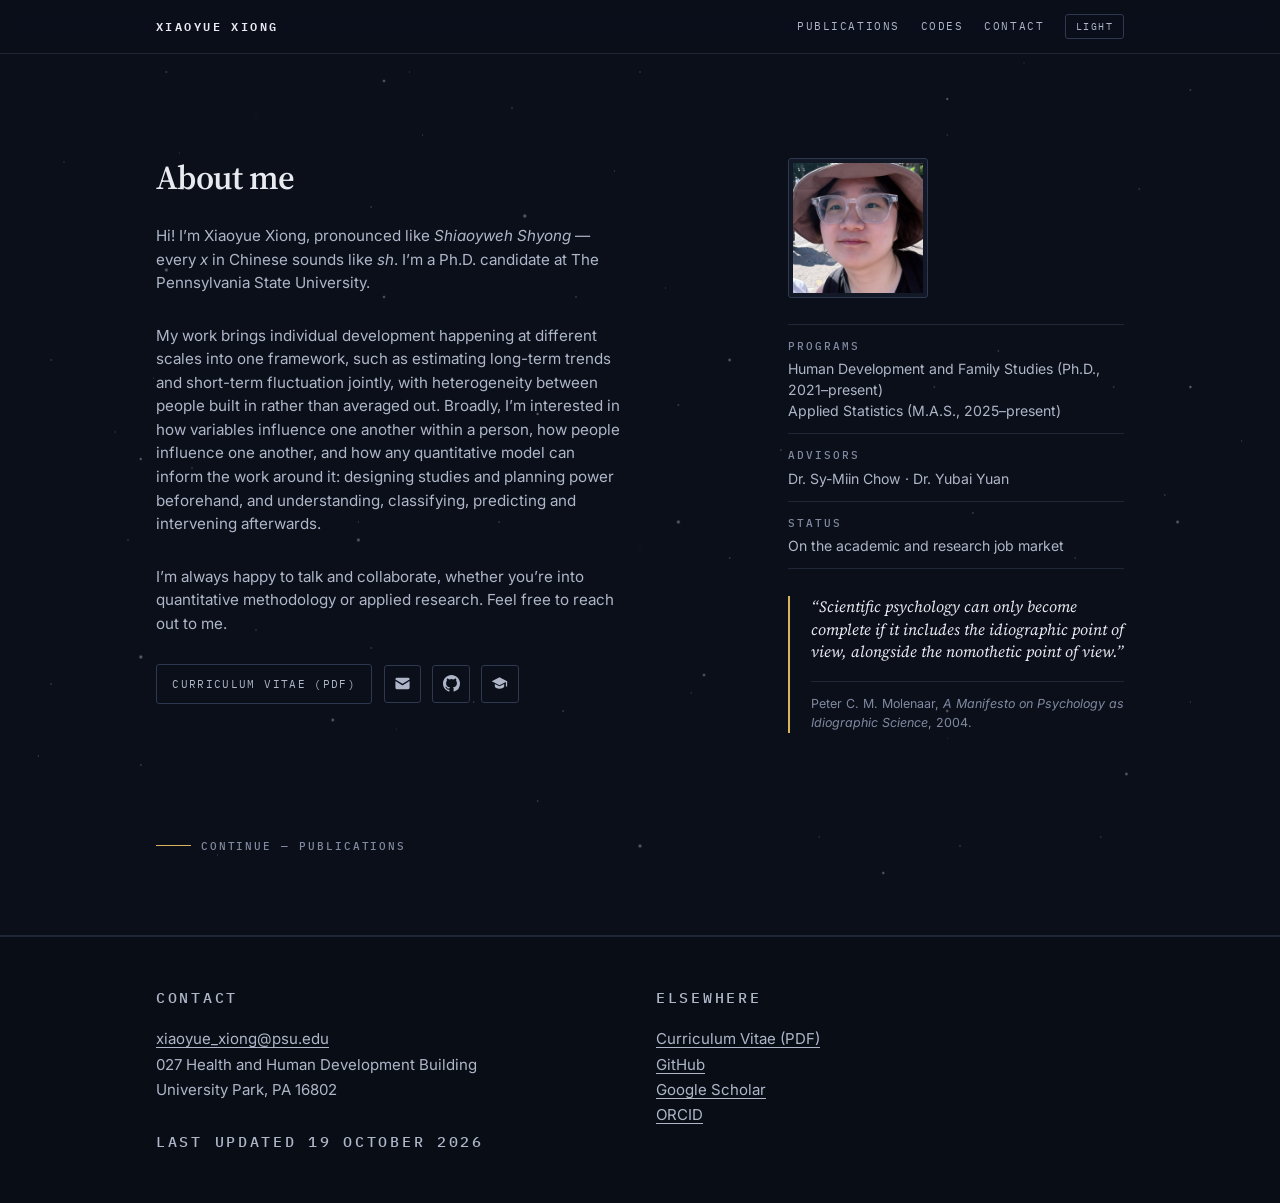
==== index.html @ 2c8390ae "Flatten the CV button and set the profile links as icons The CV link loses the accent fill, so the h" ====
<!doctype html>
<html lang="en">
<head>
<meta charset="utf-8">
<meta name="viewport" content="width=device-width, initial-scale=1">

<title>Xiaoyue Xiong’s homepage</title>
<meta name="description" content="Ph.D. candidate in quantitative methodology at Penn State. Longitudinal models for trends, dynamics, heterogeneity between people, and dynamic networks.">
<link rel="canonical" href="https://xdcccr.github.io/">

<meta property="og:type" content="profile">
<meta property="og:title" content="Xiaoyue Xiong’s homepage">
<meta property="og:description" content="Longitudinal models for long-term change and short-term fluctuation that take heterogeneity between people, and dynamic networks, seriously.">
<meta property="og:url" content="https://xdcccr.github.io/">
<meta property="og:site_name" content="Xiaoyue Xiong">
<meta name="twitter:card" content="summary">

<link rel="icon" href="/assets/img/favicon.png">

<link rel="preconnect" href="https://fonts.googleapis.com">
<link rel="preconnect" href="https://fonts.gstatic.com" crossorigin>
<link rel="stylesheet" href="https://fonts.googleapis.com/css2?family=IBM+Plex+Mono:wght@400;500;600&amp;family=Inter:wght@400;500;600&amp;family=Source+Serif+4:ital,opsz,wght@0,8..60,400..700;1,8..60,400..600&amp;display=swap">
<link rel="stylesheet" href="/assets/css/site.css">

<!-- Set the saved theme before first paint so the page never flashes. -->
<script>
(function(){try{var t=localStorage.getItem("xx-theme");if(t)document.documentElement.setAttribute("data-theme",t);}catch(e){}})();
</script>

<script type="application/ld+json">
{
  "@context": "https://schema.org",
  "@graph": [
    {
      "@type": "WebSite",
      "@id": "https://xdcccr.github.io/#website",
      "name": "Xiaoyue Xiong",
      "alternateName": "Xiaoyue Xiong’s homepage",
      "url": "https://xdcccr.github.io/",
      "publisher": {
        "@id": "https://xdcccr.github.io/#person"
      }
    },
    {
      "@type": "Person",
      "name": "Xiaoyue Xiong",
      "url": "https://xdcccr.github.io/",
      "email": "mailto:xiaoyue_xiong@psu.edu",
      "image": "https://xdcccr.github.io/assets/img/profile.jpg",
      "jobTitle": "Ph.D. Candidate in Human Development and Family Studies",
      "affiliation": {
        "@type": "CollegeOrUniversity",
        "name": "The Pennsylvania State University"
      },
      "alumniOf": {
        "@type": "CollegeOrUniversity",
        "name": "Beijing Normal University"
      },
      "knowsAbout": [
        "Quantitative methodology",
        "Psychometrics",
        "Longitudinal data analysis",
        "Multilevel vector autoregressive models",
        "Continuous-time dynamic models",
        "Intensive longitudinal data",
        "Measurement burst designs",
        "Bayesian estimation",
        "Individual differences and heterogeneity",
        "Reliability analysis",
        "Psychological network analysis",
        "Cross-lagged panel network models",
        "Machine learning for longitudinal data",
        "Individual development",
        "Prevention and intervention science",
        "Bullying among children and adolescents",
        "Adolescent mental health",
        "Human development and family studies"
      ],
      "identifier": "https://orcid.org/0000-0002-8843-2216",
      "sameAs": [
        "https://orcid.org/0000-0002-8843-2216",
        "https://scholar.google.com/citations?user=eAlw4PwAAAAJ",
        "https://github.com/xdcccr"
      ],
      "@id": "https://xdcccr.github.io/#person"
    }
  ]
}
</script>
</head>

<body>
<a class="skip" href="#main">Skip to content</a>

<header class="masthead">
  <div class="wrap">
    <a class="brand" href="/">Xiaoyue Xiong</a>
    <nav class="nav" aria-label="Sections">
      <a href="/publications/">Publications</a>
      <a href="/codes/">Codes</a>
      <a href="#contact">Contact</a>
      <button id="theme-toggle" type="button" hidden>Dark</button>
    </nav>
  </div>
</header>

<main id="main">

<section class="hero">
    <div class="wrap hero-grid">
      <div>
        <h1>About me</h1>

        <p class="lede">
          Hi! I’m Xiaoyue Xiong, pronounced like <i>Shiaoyweh Shyong</i> — every
          <i>x</i> in Chinese sounds like <i>sh</i>. I’m a Ph.D. candidate at
          The Pennsylvania State University.
        </p>

        <p class="lede">
          My work brings individual development happening at different scales
          into one framework, such as estimating long-term trends and short-term
          fluctuation jointly, with heterogeneity between people built in rather
          than averaged out. Broadly, I’m interested in how variables influence
          one another within a person, how people influence one another, and how
          any quantitative model can inform the work around it: designing studies
          and planning power beforehand, and understanding, classifying,
          predicting and intervening afterwards.
        </p>

        <p class="lede">
          I’m always happy to talk and collaborate, whether you’re into
          quantitative methodology or applied research. Feel free to reach out to me.
        </p>

        <div class="actions">
          <a class="btn" href="/cv.pdf" download="Xiaoyue_Xiong_CV.pdf">Curriculum Vitae (PDF)</a>

          <!-- Icon-only links. aria-label carries the accessible name and title
               gives sighted visitors a tooltip, because an icon on its own is a
               guess. ORCID keeps its full name in the footer rather than becoming
               a fourth glyph nobody recognises. -->
          <a class="btn btn-icon" href="mailto:xiaoyue_xiong@psu.edu"
             aria-label="Email Xiaoyue Xiong" title="Email"><svg viewBox="0 0 24 24" width="17" height="17" fill="currentColor" aria-hidden="true" focusable="false"><path d="M2 5.9A1.9 1.9 0 0 1 3.9 4h16.2A1.9 1.9 0 0 1 22 5.9v.4l-10 5.9L2 6.3v-.4Zm0 2.7 9.6 5.7a.8.8 0 0 0 .8 0L22 8.6v9.5A1.9 1.9 0 0 1 20.1 20H3.9A1.9 1.9 0 0 1 2 18.1V8.6Z"/></svg></a>
          <a class="btn btn-icon" href="https://github.com/xdcccr"
             aria-label="GitHub profile" title="GitHub"><svg viewBox="0 0 16 16" width="17" height="17" fill="currentColor" aria-hidden="true" focusable="false"><path d="M8 0C3.58 0 0 3.58 0 8c0 3.54 2.29 6.53 5.47 7.59.4.07.55-.17.55-.38 0-.19-.01-.82-.01-1.49-2.01.37-2.53-.49-2.69-.94-.09-.23-.48-.94-.82-1.13-.28-.15-.68-.52-.01-.53.63-.01 1.08.58 1.23.82.72 1.21 1.87.87 2.33.66.07-.52.28-.87.51-1.07-1.78-.2-3.64-.89-3.64-3.95 0-.87.31-1.59.82-2.15-.08-.2-.36-1.02.08-2.12 0 0 .67-.21 2.2.82a7.6 7.6 0 0 1 4 0c1.53-1.03 2.2-.82 2.2-.82.44 1.1.16 1.92.08 2.12.51.56.82 1.27.82 2.15 0 3.07-1.87 3.75-3.65 3.95.29.25.54.73.54 1.48 0 1.07-.01 1.93-.01 2.2 0 .21.15.46.55.38A8.01 8.01 0 0 0 16 8c0-4.42-3.58-8-8-8Z"/></svg></a>
          <!-- The URL is deliberately the bare canonical form. Do not paste the
               address bar back in: it carries hl=zh-CN, which forces the Chinese
               Scholar interface on every visitor, and oi=ao, a tracking parameter. -->
          <a class="btn btn-icon" href="https://scholar.google.com/citations?user=eAlw4PwAAAAJ"
             aria-label="Google Scholar profile" title="Google Scholar"><svg viewBox="0 0 24 24" width="17" height="17" fill="currentColor" aria-hidden="true" focusable="false"><path d="M12 3.2 1 8.9l11 5.7 9-4.7v6.4h1.8V8.9L12 3.2Z"/><path d="M5.4 12.6v3.7c0 1.7 2.9 3 6.6 3s6.6-1.3 6.6-3v-3.7L12 16l-6.6-3.4Z"/></svg></a>
        </div>
      </div>

      <div class="hero-aside">
        <img class="portrait" src="/assets/img/profile.jpg" width="140" height="140"
             alt="Xiaoyue Xiong">

        <dl class="facts">
          <div>
            <dt class="kicker">Programs</dt>
            <dd>Human Development and Family Studies (Ph.D., 2021–present)<br>
                Applied Statistics (M.A.S., 2025–present)</dd>
          </div>
          <div>
            <dt class="kicker">Advisors</dt>
            <dd>Dr. Sy-Miin Chow · Dr. Yubai Yuan</dd>
          </div>
          <div>
            <dt class="kicker">Status</dt>
            <dd>On the academic and research job market</dd>
          </div>
        </dl>

        <!-- A genuine quotation, checked word for word against page 216 of
             Molenaar (2004), doi:10.1207/s15366359mea0204_1. Do not paraphrase
             it or reword it. This is the complete sentence; the second clause
             is the point of quoting it at all, since without it the line reads
             as a claim that only the individual matters, which is neither what
             Molenaar wrote nor what the multilevel work below does. -->
        <figure class="aside">
          <blockquote>
            <p>Scientific psychology can only become complete if it includes
               the idiographic point of view, alongside the nomothetic point
               of view.</p>
          </blockquote>
          <figcaption>
            Peter C. M. Molenaar, <cite>A Manifesto on Psychology as
            Idiographic Science</cite>, 2004.
          </figcaption>
        </figure>
      </div>

      <a class="continue kicker" href="/publications/">Continue — publications</a>
    </div>
  </section>

</main>

<footer class="site-foot" id="contact">
  <div class="wrap foot-grid">
    <div>
      <p class="kicker">Contact</p>
      <p>
        <a href="mailto:xiaoyue_xiong@psu.edu">xiaoyue_xiong@psu.edu</a><br>
        027 Health and Human Development Building<br>
        University Park, PA 16802
      </p>
      <p class="kicker updated">Last updated 19 October 2026</p>
    </div>
    <div>
      <p class="kicker">Elsewhere</p>
      <p>
        <a href="/cv.pdf" download="Xiaoyue_Xiong_CV.pdf">Curriculum Vitae (PDF)</a><br>
        <a href="https://github.com/xdcccr">GitHub</a><br>
        <a href="https://scholar.google.com/citations?user=eAlw4PwAAAAJ">Google Scholar</a><br>
        <a href="https://orcid.org/0000-0002-8843-2216">ORCID</a><br>
      </p>
    </div>
  </div>
</footer>

<script src="/assets/js/site.js"></script>
</body>
</html>
---- assets/css/site.css ----
/* ===========================================================================
   Xiaoyue Xiong — personal site
   One stylesheet for the whole site. Plain CSS, no build step.

   Direction: "Terminus" — deep blue-black, a cool palette, one warm gold used
   as punctuation, and composition doing most of the work. The bibliography
   keeps the scholarly typography of the archival draft: numbered entries,
   hanging indents, my own name marked in gold.

   To change the colours, edit the custom properties in the two :root blocks
   below and nothing else. Everything on the site reads from them.
   =========================================================================== */

/* ---------------------------------------------------------------- tokens */

/* Dark is the default here, unconditionally — it is the identity of this
   design, not a response to a system setting. Readers who want light can
   press the toggle in the header, and that choice is remembered. */
:root {
  --space:        #0b0f1a;
  --space-raised: #121826;
  --space-sunk:   #090d16;

  --ink:   #e8eaf0;  /* 15.6:1 on --space */
  --ink-2: #aeb6c8;  /*  8.7:1 */
  --ink-3: #8089a0;  /*  5.3:1 — the lightest text used anywhere */

  --rule:        #1e2638;
  --rule-strong: #2e3850;

  --accent:      #d9b45b;  /* warm gold — 9.6:1 on --space */
  --accent-soft: #151c2b;
  --on-accent:   #0b0f1a;  /* text sitting on a filled gold button */

  --star:   rgba(232, 234, 240, .55);
  --shadow: 0 1px 2px rgba(0, 0, 0, .4);

  /* type */
  --display: "Source Serif 4", "Source Serif Pro", Georgia, "Times New Roman", serif;
  --sans:    "Inter", system-ui, -apple-system, "Segoe UI", Roboto, Helvetica, Arial, sans-serif;
  --mono:    "IBM Plex Mono", ui-monospace, SFMono-Regular, "Cascadia Mono",
             Consolas, "Liberation Mono", monospace;

  /* rhythm */
  --measure: 36rem;     /* ~70 characters of prose */
  --gutter:  4.25rem;   /* left column holding section numerals */
  --page:    64rem;

  color-scheme: dark;
}

/* Light, only when the reader asks for it. */
:root[data-theme="light"] {
  --space:        #f7f8fa;
  --space-raised: #eef1f6;
  --space-sunk:   #e6eaf2;

  --ink:   #10151f;
  --ink-2: #39414f;
  --ink-3: #5a6375;

  --rule:        #dde2eb;
  --rule-strong: #c3cad8;

  --accent:      #8a6a12;  /* the same gold, darkened to hold contrast on white */
  --accent-soft: #f3eedf;
  --on-accent:   #ffffff;

  --star:   rgba(16, 21, 31, .35);
  --shadow: 0 1px 2px rgba(16, 21, 31, .08);

  color-scheme: light;
}

/* The starfield is a night-sky figure. Inverted to dark specks on white it
   reads as dust rather than stars, so the light theme does without it. */
:root[data-theme="light"] body::before,
:root[data-theme="light"] body::after { display: none; }

/* ---------------------------------------------------------------- base */

*, *::before, *::after { box-sizing: border-box; }

html {
  -webkit-text-size-adjust: 100%;
  scroll-behavior: smooth;
  scroll-padding-top: 5rem;
}

@media (prefers-reduced-motion: reduce) {
  html { scroll-behavior: auto; }
  *, *::before, *::after {
    animation-duration: .001ms !important;
    animation-iteration-count: 1 !important;
    transition-duration: .001ms !important;
  }
}

body {
  margin: 0;
  background: var(--space);
  color: var(--ink);
  font-family: var(--sans);
  font-size: 1.0313rem;
  line-height: 1.68;
  -webkit-font-smoothing: antialiased;

  /* Keep the footer at the bottom of the window on short pages (the notes
     index, a single note, the 404) instead of leaving it floating mid-screen. */
  min-height: 100vh;
  display: flex;
  flex-direction: column;
}
body > main { flex: 1 0 auto; }
body > .site-foot { flex-shrink: 0; }

p { margin: 0 0 1.1em; max-width: var(--measure); }
p:last-child { margin-bottom: 0; }

a { color: inherit; text-decoration-thickness: 1px; text-underline-offset: .18em; }
a:hover { color: var(--accent); }

:focus-visible {
  outline: 2px solid var(--accent);
  outline-offset: 3px;
  border-radius: 2px;
}

img { max-width: 100%; height: auto; }

.skip {
  position: absolute;
  left: -9999px; top: 0;
  background: var(--space-raised);
  color: var(--ink);
  padding: .7rem 1.1rem;
  border: 1px solid var(--rule-strong);
  z-index: 100;
}
.skip:focus { left: .75rem; top: .75rem; }

.visually-hidden {
  position: absolute;
  width: 1px; height: 1px;
  margin: -1px; padding: 0; border: 0;
  clip-path: inset(50%);
  overflow: hidden; white-space: nowrap;
}

/* ---------------------------------------------------------------- bits */

.wrap {
  max-width: var(--page);
  margin-inline: auto;
  padding-inline: 1.75rem;
}

/* Small wide-tracked mono label — the structural voice of this design. */
.kicker {
  font-family: var(--mono);
  font-size: .67rem;
  font-weight: 500;
  letter-spacing: .18em;
  text-transform: uppercase;
  color: var(--ink-3);
  font-variant-numeric: tabular-nums lining-nums;
}

.mono {
  font-family: var(--mono);
  font-variant-numeric: tabular-nums lining-nums;
  font-size: .78rem;
  color: var(--ink-3);
}

/* My name inside a citation. Scannable without being loud. */
.me { color: var(--accent); font-weight: 600; }

/* ---------------------------------------------------------------- nav */

.masthead {
  position: sticky;
  top: 0;
  z-index: 40;
  background: color-mix(in srgb, var(--space) 90%, transparent);
  backdrop-filter: saturate(140%) blur(10px);
  border-bottom: 1px solid var(--rule);
}
@supports not (backdrop-filter: blur(10px)) {
  .masthead { background: var(--space); }
}

.masthead .wrap {
  display: flex;
  align-items: center;
  justify-content: space-between;
  gap: 1rem;
  padding-block: .85rem;
}

.brand {
  font-family: var(--mono);
  font-size: .76rem;
  font-weight: 600;
  letter-spacing: .2em;
  text-transform: uppercase;
  text-decoration: none;
  white-space: nowrap;
}

.nav {
  display: flex;
  align-items: center;
  flex-wrap: wrap;
  gap: .25rem 1.3rem;
}
.nav a {
  font-family: var(--mono);
  font-size: .7rem;
  letter-spacing: .14em;
  text-transform: uppercase;
  color: var(--ink-2);
  text-decoration: none;
  padding-block: .2rem;
  border-bottom: 1px solid transparent;
}
.nav a:hover,
.nav a[aria-current="page"] { color: var(--accent); border-bottom-color: var(--accent); }

#theme-toggle {
  font-family: var(--mono);
  font-size: .64rem;
  letter-spacing: .14em;
  text-transform: uppercase;
  color: var(--ink-2);
  background: transparent;
  border: 1px solid var(--rule-strong);
  border-radius: 3px;
  padding: .32rem .62rem;
  cursor: pointer;
}
#theme-toggle:hover { color: var(--accent); border-color: var(--accent); }
#theme-toggle[hidden] { display: none; }

/* ---------------------------------------------------------------- hero */

/* Spacious, but deliberately NOT full-viewport: the next section has to be
   visible, and the publication list has to stay one scroll away. */
.hero {
  position: relative;
  overflow: hidden;
  padding-block: clamp(3.5rem, 9vw, 6.5rem) clamp(3rem, 7vw, 5rem);
  border-bottom: 1px solid var(--rule);
}

/* A completely static star field. No canvas, no animation, nothing to
   pause — so it costs nothing and needs no reduced-motion special case.

   It sits on the page rather than on the hero, so every page carries it,
   and it is fixed, so the density stays the same however long a page is.
   At z-index 0, with the masthead, main and the footer raised above it:
   the software cards and the footer have opaque backgrounds, so they
   cover the stars rather than letting them show through. */
body::before,
body::after {
  content: "";
  position: fixed;
  inset: 0;
  z-index: 0;
  pointer-events: none;
}

body::before {
  background-image:
    radial-gradient(1.3px 1.3px at 57% 62%, var(--star), transparent 100%),
    radial-gradient(1.3px 1.3px at 29% 64%, var(--star), transparent 100%),
    radial-gradient(1.2px 1.2px at 89% 21%, var(--star), transparent 100%),
    radial-gradient(1.4px 1.4px at 61% 50%, var(--star), transparent 100%),
    radial-gradient(1.4px 1.4px at 53% 45%, var(--star), transparent 100%),
    radial-gradient(1.0px 1.0px at 63% 31%, var(--star), transparent 100%),
    radial-gradient(1.2px 1.2px at 50% 8%, var(--star), transparent 100%),
    radial-gradient(1.3px 1.3px at 73% 43%, var(--star), transparent 100%),
    radial-gradient(1.2px 1.2px at 91% 55%, var(--star), transparent 100%),
    radial-gradient(1.4px 1.4px at 13% 8%, var(--star), transparent 100%),
    radial-gradient(1.3px 1.3px at 29% 23%, var(--star), transparent 100%),
    radial-gradient(1.0px 1.0px at 74% 15%, var(--star), transparent 100%),
    radial-gradient(0.8px 0.8px at 25% 29%, var(--star), transparent 100%),
    radial-gradient(1.0px 1.0px at 52% 32%, var(--star), transparent 100%),
    radial-gradient(0.8px 0.8px at 20% 13%, var(--star), transparent 100%),
    radial-gradient(1.1px 1.1px at 86% 73%, var(--star), transparent 100%),
    radial-gradient(0.9px 0.9px at 14% 17%, var(--star), transparent 100%),
    radial-gradient(1.0px 1.0px at 32% 8%, var(--star), transparent 100%),
    radial-gradient(1.2px 1.2px at 21% 21%, var(--star), transparent 100%),
    radial-gradient(1.0px 1.0px at 46% 48%, var(--star), transparent 100%),
    radial-gradient(1.0px 1.0px at 54% 77%, var(--star), transparent 100%),
    radial-gradient(1.0px 1.0px at 9% 48%, var(--star), transparent 100%),
    radial-gradient(1.1px 1.1px at 86% 4%, var(--star), transparent 100%),
    radial-gradient(1.3px 1.3px at 45% 33%, var(--star), transparent 100%),
    radial-gradient(0.8px 0.8px at 50% 61%, var(--star), transparent 100%),
    radial-gradient(1.2px 1.2px at 10% 60%, var(--star), transparent 100%),
    radial-gradient(1.1px 1.1px at 86% 93%, var(--star), transparent 100%),
    radial-gradient(1.3px 1.3px at 4% 40%, var(--star), transparent 100%),
    radial-gradient(1.2px 1.2px at 20% 70%, var(--star), transparent 100%),
    radial-gradient(1.3px 1.3px at 75% 94%, var(--star), transparent 100%),
    radial-gradient(1.4px 1.4px at 44% 79%, var(--star), transparent 100%),
    radial-gradient(1.2px 1.2px at 84% 62%, var(--star), transparent 100%),
    radial-gradient(1.1px 1.1px at 28% 58%, var(--star), transparent 100%),
    radial-gradient(1.4px 1.4px at 93% 10%, var(--star), transparent 100%),
    radial-gradient(1.4px 1.4px at 76% 57%, var(--star), transparent 100%),
    radial-gradient(1.4px 1.4px at 67% 4%, var(--star), transparent 100%),
    radial-gradient(1.3px 1.3px at 42% 89%, var(--star), transparent 100%),
    radial-gradient(1.3px 1.3px at 4% 76%, var(--star), transparent 100%),
    radial-gradient(1.2px 1.2px at 37% 78%, var(--star), transparent 100%),
    radial-gradient(0.8px 0.8px at 74% 82%, var(--star), transparent 100%),
    radial-gradient(1.2px 1.2px at 3% 84%, var(--star), transparent 100%),
    radial-gradient(1.0px 1.0px at 33% 15%, var(--star), transparent 100%),
    radial-gradient(1.1px 1.1px at 35% 50%, var(--star), transparent 100%),
    radial-gradient(0.9px 0.9px at 12% 42%, var(--star), transparent 100%),
    radial-gradient(0.8px 0.8px at 25% 5%, var(--star), transparent 100%),
    radial-gradient(1.0px 1.0px at 34% 37%, var(--star), transparent 100%),
    radial-gradient(0.8px 0.8px at 31% 81%, var(--star), transparent 100%),
    radial-gradient(1.0px 1.0px at 45% 39%, var(--star), transparent 100%),
    radial-gradient(0.8px 0.8px at 72% 24%, var(--star), transparent 100%),
    radial-gradient(1.0px 1.0px at 17% 95%, var(--star), transparent 100%),
    radial-gradient(1.0px 1.0px at 64% 93%, var(--star), transparent 100%),
    radial-gradient(0.9px 0.9px at 80% 7%, var(--star), transparent 100%),
    radial-gradient(1.3px 1.3px at 78% 39%, var(--star), transparent 100%),
    radial-gradient(1.3px 1.3px at 87% 43%, var(--star), transparent 100%),
    radial-gradient(1.3px 1.3px at 29% 72%, var(--star), transparent 100%),
    radial-gradient(1.2px 1.2px at 62% 25%, var(--star), transparent 100%),
    radial-gradient(1.1px 1.1px at 93% 78%, var(--star), transparent 100%),
    radial-gradient(1.3px 1.3px at 40% 12%, var(--star), transparent 100%),
    radial-gradient(1.0px 1.0px at 5% 18%, var(--star), transparent 100%),
    radial-gradient(1.1px 1.1px at 48% 19%, var(--star), transparent 100%),
    radial-gradient(1.3px 1.3px at 15% 52%, var(--star), transparent 100%),
    radial-gradient(1.4px 1.4px at 11% 85%, var(--star), transparent 100%),
    radial-gradient(1.3px 1.3px at 39% 58%, var(--star), transparent 100%),
    radial-gradient(1.1px 1.1px at 97% 49%, var(--star), transparent 100%);
  opacity: .5;
}

body::after {
  background-image:
    radial-gradient(2.3px 2.3px at 53% 58%, var(--star), transparent 100%),
    radial-gradient(2.0px 2.0px at 88% 86%, var(--star), transparent 100%),
    radial-gradient(1.9px 1.9px at 93% 43%, var(--star), transparent 100%),
    radial-gradient(1.8px 1.8px at 11% 51%, var(--star), transparent 100%),
    radial-gradient(2.2px 2.2px at 28% 60%, var(--star), transparent 100%),
    radial-gradient(1.7px 1.7px at 74% 11%, var(--star), transparent 100%),
    radial-gradient(2.1px 2.1px at 92% 58%, var(--star), transparent 100%),
    radial-gradient(1.8px 1.8px at 30% 33%, var(--star), transparent 100%),
    radial-gradient(2.0px 2.0px at 57% 40%, var(--star), transparent 100%),
    radial-gradient(2.1px 2.1px at 26% 80%, var(--star), transparent 100%),
    radial-gradient(1.9px 1.9px at 74% 79%, var(--star), transparent 100%),
    radial-gradient(2.3px 2.3px at 13% 30%, var(--star), transparent 100%),
    radial-gradient(2.2px 2.2px at 78% 41%, var(--star), transparent 100%),
    radial-gradient(2.4px 2.4px at 11% 73%, var(--star), transparent 100%),
    radial-gradient(1.8px 1.8px at 42% 46%, var(--star), transparent 100%),
    radial-gradient(1.9px 1.9px at 30% 9%, var(--star), transparent 100%),
    radial-gradient(2.4px 2.4px at 41% 24%, var(--star), transparent 100%),
    radial-gradient(2.3px 2.3px at 50% 94%, var(--star), transparent 100%),
    radial-gradient(1.9px 1.9px at 55% 75%, var(--star), transparent 100%),
    radial-gradient(1.8px 1.8px at 69% 97%, var(--star), transparent 100%);
  opacity: .85;
}

.masthead,
main,
.site-foot { position: relative; z-index: 1; }

.hero > .wrap { position: relative; z-index: 1; }

.hero-grid {
  display: grid;
  grid-template-columns: minmax(0, 1fr) 21rem;
  gap: 3.5rem;
  align-items: start;
}

/* The home page's heading is set at the same size as the section headings
   on the other two pages, so all three read as one family. */
.hero h1 {
  font-family: var(--display);
  font-size: clamp(1.6rem, 3.2vw, 2.1rem);
  line-height: 1.15;
  font-weight: 600;
  letter-spacing: -.015em;
  margin: 0 0 1.7rem;
  font-variant-numeric: lining-nums;
}


/* Default .lede — the one-line summary at the top of each method page, where
   it is the main thing on the screen and should stay large. */
.lede {
  font-size: clamp(1.1rem, 2vw, 1.3rem);
  line-height: 1.5;
  max-width: 31rem;
  margin-bottom: 2rem;
  text-wrap: pretty;
  color: var(--ink);
}

/* In the hero the name and the portrait carry the page, so the positioning
   statement is deliberately set small — fine print for anyone who wants the
   detail. Kept at 15px/13.6px rather than smaller so it stays readable, and
   both clear WCAG AA contrast in each colour scheme. */
.hero .lede {
  font-size: .95rem;
  line-height: 1.55;
  max-width: 29rem;
  margin-bottom: 1.8rem;
  color: var(--ink-2);
}

.actions {
  display: flex;
  flex-wrap: wrap;
  gap: .6rem .7rem;
  align-items: center;
}

.btn {
  display: inline-flex;
  align-items: center;
  gap: .45rem;
  font-family: var(--mono);
  font-size: .71rem;
  letter-spacing: .12em;
  text-transform: uppercase;
  text-decoration: none;
  padding: .58rem .95rem;
  border: 1px solid var(--rule-strong);
  border-radius: 3px;
  color: var(--ink-2);
  background: transparent;
}
.btn:hover { color: var(--accent); border-color: var(--accent); }

/* An icon-only button: square padding, and the glyph inherits the
   button's colour so it follows the theme and the hover state. */
.btn-icon { padding: .58rem; }
.btn-icon svg { display: block; }

.btn-primary {
  background: var(--accent);
  border-color: var(--accent);
  color: var(--on-accent);
  font-weight: 600;
}
.btn-primary:hover { color: var(--on-accent); filter: brightness(1.08); }

/* photo + facts column */
.portrait {
  width: 140px;         /* source is 600px square, so this stays crisp even */
  height: 140px;        /* on a 4x display */
  border-radius: 3px;
  border: 1px solid var(--rule-strong);
  padding: 4px;
  background: var(--space-raised);
  object-fit: cover;
  display: block;
}

.facts {
  margin: 1.6rem 0 0;
  border-top: 1px solid var(--rule);
}
.facts div {
  padding: .75rem 0;
  border-bottom: 1px solid var(--rule);
}
.facts dt { margin-bottom: .2rem; }
.facts dd {
  margin: 0;
  font-size: .88rem;
  line-height: 1.5;
  color: var(--ink-2);
}

/* the quiet "there is more below" cue */
.continue {
  grid-column: 1 / -1;
  justify-self: start;
  margin-top: 3rem;
  display: inline-flex;
  align-items: center;
  gap: .6rem;
  text-decoration: none;
  color: var(--ink-3);
}
.continue:hover { color: var(--accent); }
.continue::before {
  content: "";
  width: 2.2rem;
  height: 1px;
  background: var(--accent);
}

/* ---------------------------------------------------------------- sections */

.section {
  display: grid;
  grid-template-columns: var(--gutter) minmax(0, 1fr);
  gap: 0 1.75rem;
  padding-block: clamp(2.6rem, 6vw, 4.2rem);
  border-top: 1px solid var(--rule);
}
.section:first-of-type { border-top: 0; }

.section > .num { grid-column: 1; padding-top: .7rem; }
.section > .body { grid-column: 2; }

.section h2 {
  font-family: var(--display);
  font-size: clamp(1.6rem, 3.2vw, 2.1rem);
  font-weight: 600;
  letter-spacing: -.015em;
  margin: 0 0 .4rem;
  font-variant-numeric: lining-nums;
}

.section-note {
  color: var(--ink-3);
  font-size: .94rem;
  margin-bottom: 2.1rem;
  max-width: var(--measure);
}

/* Sections without a .section-note need their own breathing room under the
   heading. These margins collapse with the h2's own, so the gap is 1.7rem
   either way and a .section-note still sits tight under its heading. */
.section h2 + *:not(.section-note) { margin-top: 1.7rem; }

.subhead {
  margin: 2.8rem 0 1rem;
  padding-bottom: .45rem;
  border-bottom: 1px solid var(--rule);
}
/* Only drop the top margin when the subhead really is the first thing in the
   section — not merely the first h3, which would collapse the space after a
   preceding paragraph. */
.body > .subhead:first-child { margin-top: 0; }

/* ---------------------------------------------------------------- lists */

.records { margin: 0; }
.records > div {
  display: grid;
  grid-template-columns: 7.75rem minmax(0, 1fr) auto;
  gap: .3rem 1.35rem;
  padding: .9rem 0;
  border-bottom: 1px solid var(--rule);
  align-items: baseline;
}
.records > div:first-child { border-top: 1px solid var(--rule); }
.records .what { font-weight: 500; }
.records .where { color: var(--ink-3); font-size: .88rem; display: block; font-weight: 400; }
.records .amount { font-family: var(--mono); font-size: .78rem; color: var(--accent); white-space: nowrap; }


/* ---------------------------------------------------------------- bibliography */

/* Native <ol> numbering rather than a CSS counter, so that start="7" on the
   second list continues the sequence instead of restarting at 1. */
.bib {
  list-style: decimal;
  margin: 0;
  padding-left: 2.4rem;
}

.bib > li {
  padding: 0 0 1.2rem;
  margin-bottom: 1.2rem;
  border-bottom: 1px solid var(--rule);
  max-width: 45rem;
  text-wrap: pretty;
  color: var(--ink-2);
  /* long journal and article titles are the only words here that can exceed a
     narrow column at very large text sizes; break them rather than the page */
  overflow-wrap: break-word;
}
.bib > li:last-child { border-bottom: 0; margin-bottom: 0; }

.bib > li::marker {
  font-family: var(--mono);
  font-size: .7rem;
  color: var(--ink-3);
  font-variant-numeric: tabular-nums lining-nums;
}

.bib .title { color: var(--ink); font-weight: 500; }
.bib .venue { font-style: italic; }
.bib .status {
  font-family: var(--mono);
  font-size: .64rem;
  letter-spacing: .12em;
  text-transform: uppercase;
  color: var(--ink-3);
  border: 1px solid var(--rule-strong);
  border-radius: 2px;
  padding: .1rem .4rem;
  white-space: nowrap;
}

.bib .links {
  display: flex;
  flex-wrap: wrap;
  gap: .3rem .9rem;
  margin-top: .5rem;
}
.bib .links a {
  font-family: var(--mono);
  font-size: .7rem;
  color: var(--ink-3);
  text-decoration-color: var(--rule-strong);
  overflow-wrap: anywhere;
}
.bib .links a:hover { color: var(--accent); }

/* ---------------------------------------------------------------- software */

.software { display: grid; gap: 1.1rem; margin: 0; }

.software article {
  border: 1px solid var(--rule);
  border-radius: 4px;
  padding: 1.3rem 1.5rem;
  background: var(--space-raised);
  min-width: 0;   /* a grid item defaults to min-width:auto and will not shrink */
}
.software h3 {
  margin: 0 0 .15rem;
  font-size: 1.05rem;
  font-family: var(--mono);
  font-weight: 600;
  letter-spacing: -.005em;
}
.software p { margin: .5rem 0 .8rem; font-size: .94rem; color: var(--ink-2); max-width: 40rem; }



/* A real quotation from Foundation, with its attribution and the one line
   connecting it to the work. Verified against the text — see the comment in
   index.html before changing any of the wording. */
.aside {
  border-left: 2px solid var(--accent);
  padding-left: 1.3rem;
  margin: 2.1rem 0 0;
  max-width: 32rem;
}
.aside blockquote {
  margin: 0;
  font-family: var(--display);
  font-size: 1.05rem;
  line-height: 1.45;
  font-style: italic;
  color: var(--ink);
  text-wrap: pretty;
}
.aside blockquote + blockquote { margin-top: .95rem; }

/* In the hero column the quotation is the whole "about" now, and the column
   is narrower than a text block, so ease the type down a step. */
.hero-aside .aside {
  margin: 1.7rem 0 0;
  max-width: none;
}
.hero-aside .aside blockquote { font-size: .98rem; line-height: 1.42; }
.hero-aside .aside figcaption { font-size: .78rem; }
.aside blockquote p { margin: 0; max-width: none; }
/* Typographic quote marks, so the markup stays clean text */
.aside blockquote p::before { content: "\201C"; }
.aside blockquote p::after  { content: "\201D"; }

/* who said it, directly under each quotation */
.aside blockquote footer {
  margin-top: .3rem;
  font-family: var(--mono);
  font-size: .68rem;
  letter-spacing: .1em;
  text-transform: uppercase;
  font-style: normal;
  color: var(--ink-3);
}

.aside figcaption {
  margin-top: 1.1rem;
  padding-top: .85rem;
  border-top: 1px solid var(--rule);
  font-size: .82rem;
  line-height: 1.5;
  color: var(--ink-3);
}
.aside cite { font-style: italic; }

/* ---------------------------------------------------------------- footer */

.site-foot {
  border-top: 1px solid var(--rule);
  background: var(--space-sunk);
  padding-block: 3rem;
}
.foot-grid {
  display: grid;
  grid-template-columns: minmax(0, 1fr) minmax(0, 1fr);
  gap: 2rem;
}
.foot-grid p { color: var(--ink-2); font-size: .94rem; }
/* The email address is one unbreakable 21-character token; without this it
   pushes the page sideways on a narrow screen at large text sizes. */
.foot-grid p, .foot-grid a { overflow-wrap: anywhere; }
.foot-grid a { color: var(--ink-2); }
.foot-grid a:hover { color: var(--accent); }
.updated { margin-top: 1.7rem; }

/* ---------------------------------------------------------------- responsive */

@media (max-width: 56rem) {
  .hero-grid { grid-template-columns: minmax(0, 1fr); gap: 2.2rem; }
  .hero-aside { display: flex; flex-wrap: wrap; gap: 1.6rem; align-items: flex-start; }
  .facts { margin-top: 0; flex: 1 1 16rem; border-top: 0; }
  .facts div:first-child { border-top: 1px solid var(--rule); }
  .records > div { grid-template-columns: minmax(0, 1fr) auto; }
  .records .when { grid-column: 1 / -1; order: -1; }
  .foot-grid { grid-template-columns: minmax(0, 1fr); }
}

@media (max-width: 40rem) {
  :root { --gutter: 0rem; }
  body { font-size: 1rem; }
  .wrap { padding-inline: 1rem; }
  .hero { padding-block: 2.6rem 2.2rem; }
  .section { grid-template-columns: minmax(0, 1fr); }
  .section > .num { grid-column: 1; padding-top: 0; margin-bottom: .55rem; }
  .section > .body { grid-column: 1; }
  .masthead .wrap { flex-wrap: wrap; gap: .5rem; }
  .nav { gap: .2rem .9rem; }
  .bib { padding-left: 1.6rem; }
  .records > div { grid-template-columns: minmax(0, 1fr); }
  .records .amount { justify-self: start; }
  .continue { margin-top: 2rem; }

  /* At 200% text size a button's intrinsic width plus the card's side padding
     exceeded the column and pushed the page sideways. Trim both, and let a
     label break as a last resort so there is no hard floor left. */
  .software article { padding: 1.1rem 1rem; }
  .btn {
    padding: .55rem .72rem;
    letter-spacing: .08em;
    overflow-wrap: anywhere;
  }
}

/* ---------------------------------------------------------------- print */

@media print {
  .masthead, #theme-toggle, .actions, .skip, .continue { display: none !important; }
  body::before, body::after { display: none !important; }
  body { background: #fff; color: #000; font-size: 10.5pt; }
  .bib > li, .records > div { color: #000; }
  .section { border-top: 1px solid #999; page-break-inside: avoid; }
  a { text-decoration: none; color: #000; }
  .bib .links { display: none; }
}
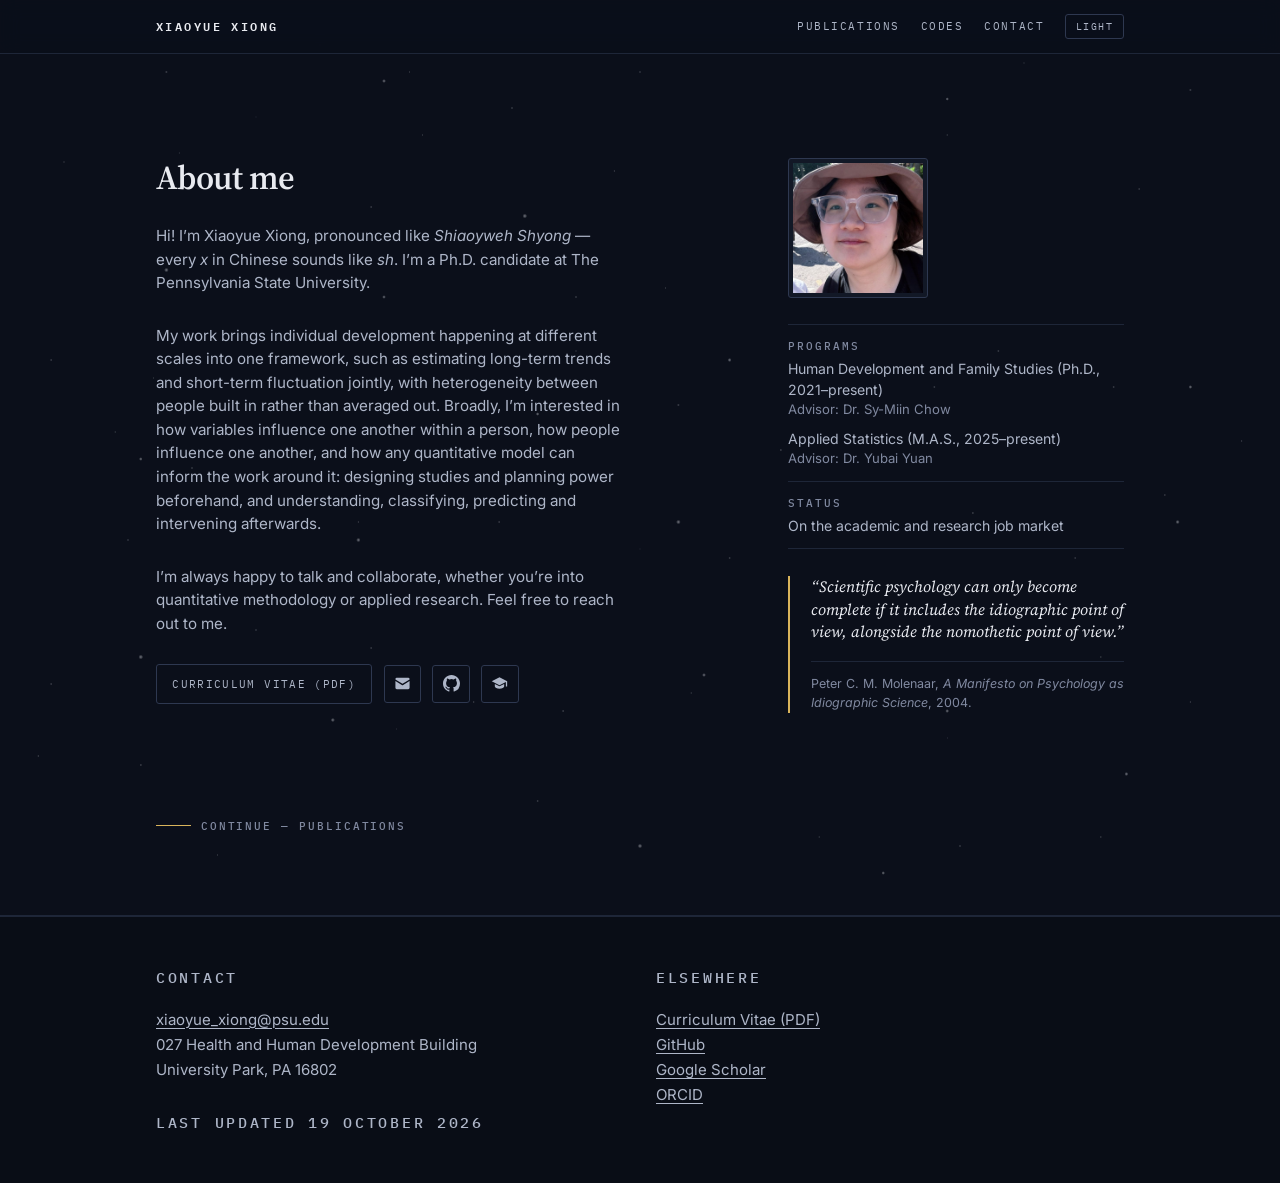
==== commit 12d53fac: "Put each advisor under the degree they supervise The separate Advisors entry listed both names side " ====
--- a/index.html
+++ b/index.html
@@ -159,12 +159,12 @@
         <dl class="facts">
           <div>
             <dt class="kicker">Programs</dt>
-            <dd>Human Development and Family Studies (Ph.D., 2021–present)<br>
-                Applied Statistics (M.A.S., 2025–present)</dd>
-          </div>
-          <div>
-            <dt class="kicker">Advisors</dt>
-            <dd>Dr. Sy-Miin Chow · Dr. Yubai Yuan</dd>
+            <dd>
+              <span class="prog">Human Development and Family Studies (Ph.D., 2021–present)</span>
+              <span class="adv">Advisor: Dr. Sy-Miin Chow</span>
+              <span class="prog">Applied Statistics (M.A.S., 2025–present)</span>
+              <span class="adv">Advisor: Dr. Yubai Yuan</span>
+            </dd>
           </div>
           <div>
             <dt class="kicker">Status</dt>
--- a/assets/css/site.css
+++ b/assets/css/site.css
@@ -478,6 +478,18 @@
   color: var(--ink-2);
 }
 
+/* A programme and the advisor who supervises it belong together, so the
+   advisor sits under its own degree as a quieter second line rather than
+   in a separate list where the pairing would be lost. */
+.facts .prog { display: block; }
+.facts .adv {
+  display: block;
+  color: var(--ink-3);
+  font-size: .82rem;
+  margin-bottom: .5rem;
+}
+.facts .adv:last-child { margin-bottom: 0; }
+
 /* the quiet "there is more below" cue */
 .continue {
   grid-column: 1 / -1;
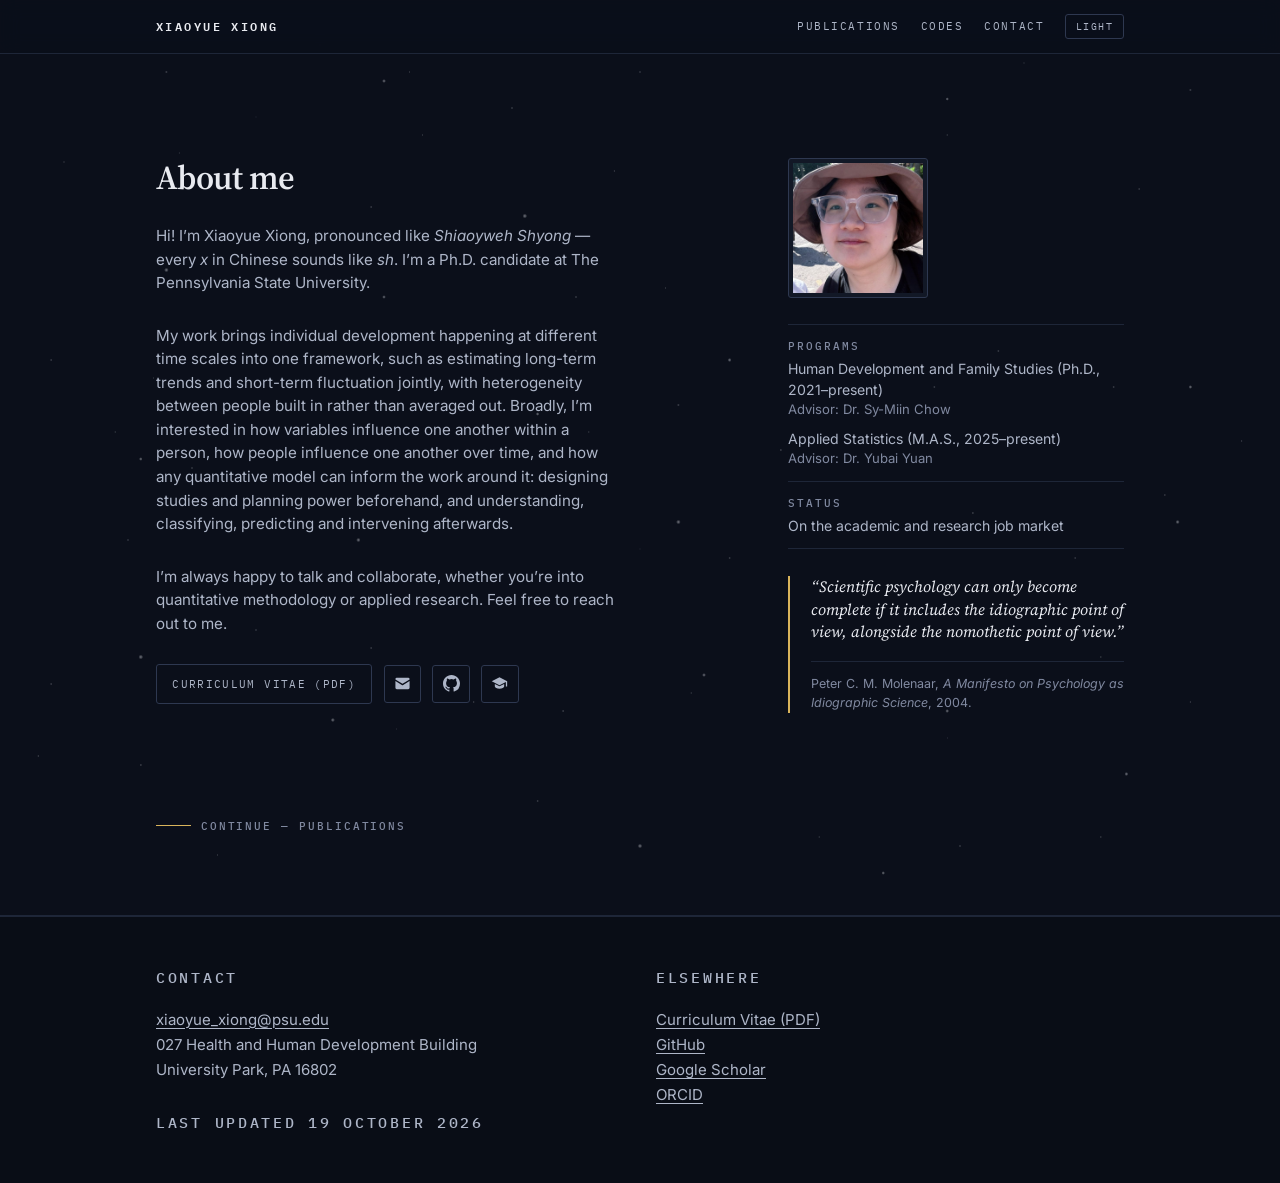
==== commit 1d703b40: "Say "time scales", and that people influence each other over time Co-Authored-By: Claude Opus 5 <nor" ====
--- a/index.html
+++ b/index.html
@@ -118,14 +118,14 @@
         </p>
 
         <p class="lede">
-          My work brings individual development happening at different scales
-          into one framework, such as estimating long-term trends and short-term
-          fluctuation jointly, with heterogeneity between people built in rather
-          than averaged out. Broadly, I’m interested in how variables influence
-          one another within a person, how people influence one another, and how
-          any quantitative model can inform the work around it: designing studies
-          and planning power beforehand, and understanding, classifying,
-          predicting and intervening afterwards.
+          My work brings individual development happening at different time
+          scales into one framework, such as estimating long-term trends and
+          short-term fluctuation jointly, with heterogeneity between people
+          built in rather than averaged out. Broadly, I’m interested in how
+          variables influence one another within a person, how people influence
+          one another over time, and how any quantitative model can inform the
+          work around it: designing studies and planning power beforehand, and
+          understanding, classifying, predicting and intervening afterwards.
         </p>
 
         <p class="lede">
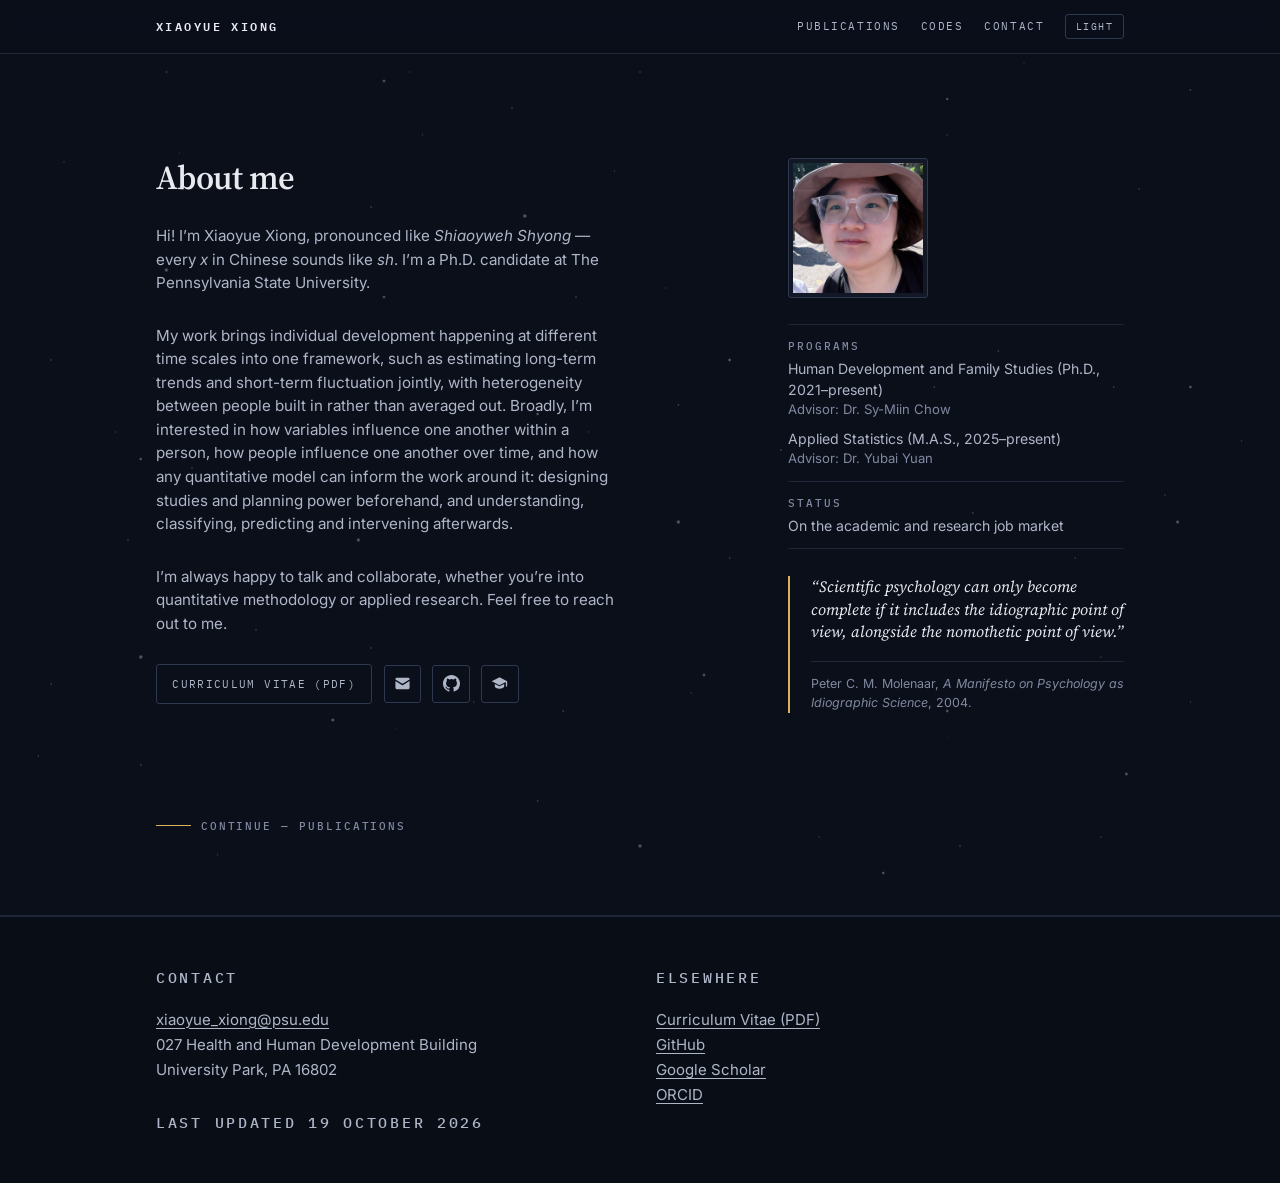
==== commit 342df803: "Count page views with GoatCounter One async script on all four pages, including 404.html so broken l" ====
--- a/index.html
+++ b/index.html
@@ -87,6 +87,13 @@
   ]
 }
 </script>
+<!-- GoatCounter: page counts only. It sets no cookies and stores no IP
+     addresses, so there is nothing for a visitor to consent to. To stop
+     counting your own visits in this browser, load any page once with
+     #toggle-goatcounter on the end. Deleting these two lines removes it
+     completely and breaks nothing else. -->
+<script data-goatcounter="https://xdcccr.goatcounter.com/count"
+        async src="//gc.zgo.at/count.js"></script>
 </head>
 
 <body>
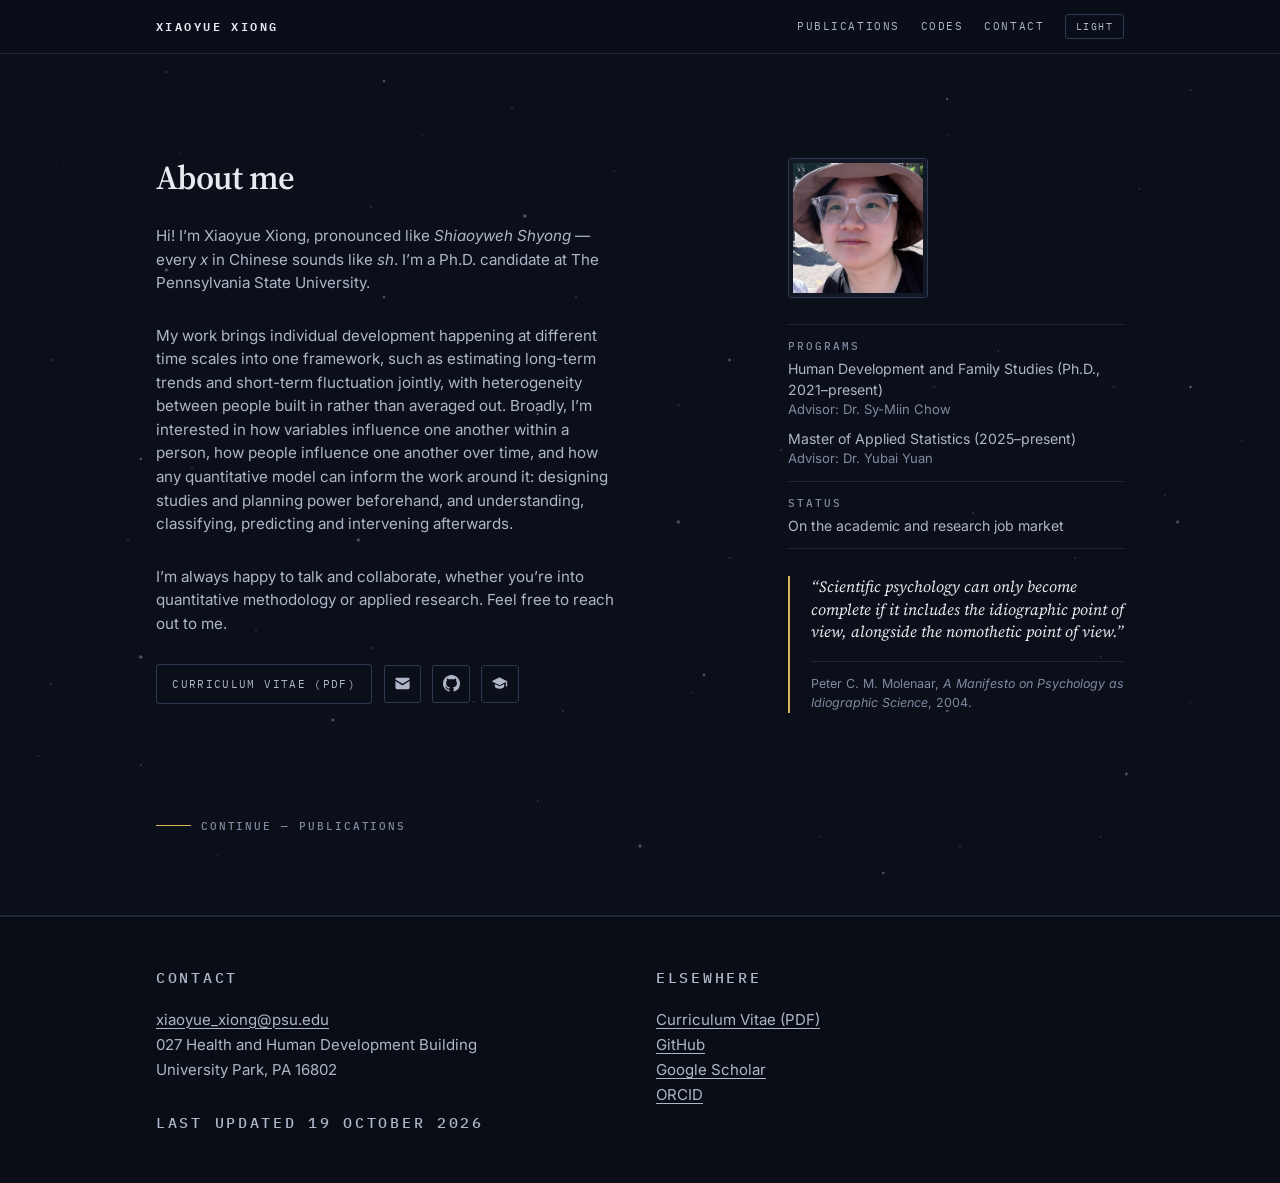
==== commit 2a112d48: "Name the applied statistics degree once on the site too Co-Authored-By: Claude Opus 5 <noreply@anthr" ====
--- a/index.html
+++ b/index.html
@@ -169,7 +169,7 @@
             <dd>
               <span class="prog">Human Development and Family Studies (Ph.D., 2021–present)</span>
               <span class="adv">Advisor: Dr. Sy-Miin Chow</span>
-              <span class="prog">Applied Statistics (M.A.S., 2025–present)</span>
+              <span class="prog">Master of Applied Statistics (2025–present)</span>
               <span class="adv">Advisor: Dr. Yubai Yuan</span>
             </dd>
           </div>
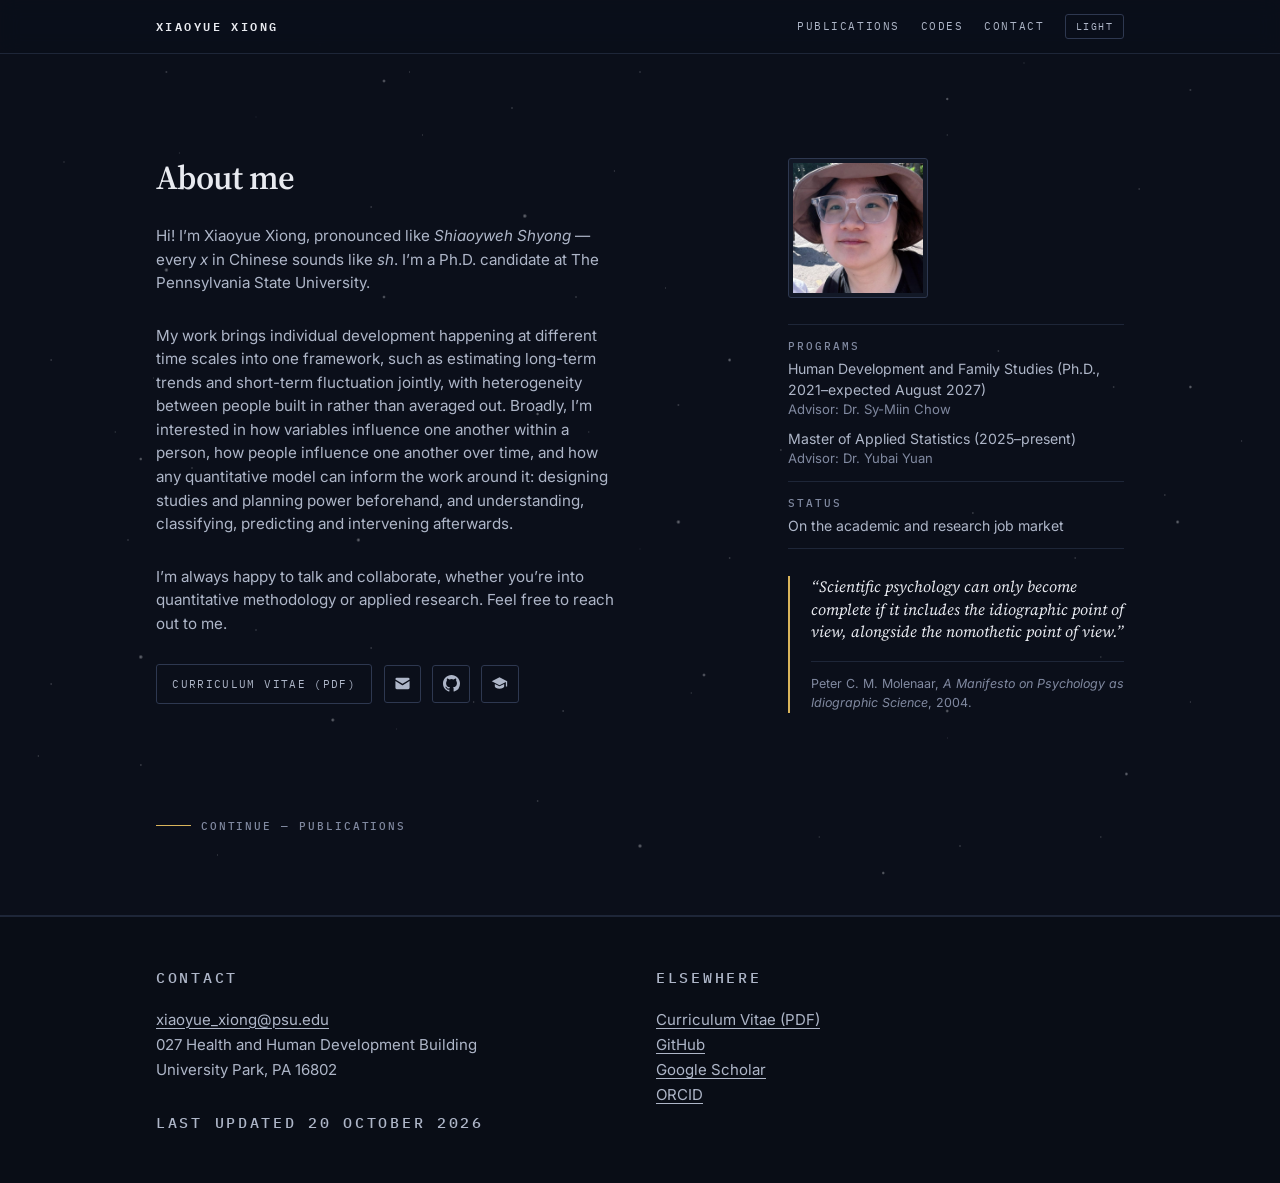
==== commit 1aa8d5a5: "Expected Ph.D. date, the current Bursti-CTVAR title, the refreshed CV, and the final SMEP 2026 poste" ====
--- a/index.html
+++ b/index.html
@@ -167,7 +167,7 @@
           <div>
             <dt class="kicker">Programs</dt>
             <dd>
-              <span class="prog">Human Development and Family Studies (Ph.D., 2021–present)</span>
+              <span class="prog">Human Development and Family Studies (Ph.D., 2021–expected August 2027)</span>
               <span class="adv">Advisor: Dr. Sy-Miin Chow</span>
               <span class="prog">Master of Applied Statistics (2025–present)</span>
               <span class="adv">Advisor: Dr. Yubai Yuan</span>
@@ -213,7 +213,7 @@
         027 Health and Human Development Building<br>
         University Park, PA 16802
       </p>
-      <p class="kicker updated">Last updated 19 October 2026</p>
+      <p class="kicker updated">Last updated 20 October 2026</p>
     </div>
     <div>
       <p class="kicker">Elsewhere</p>
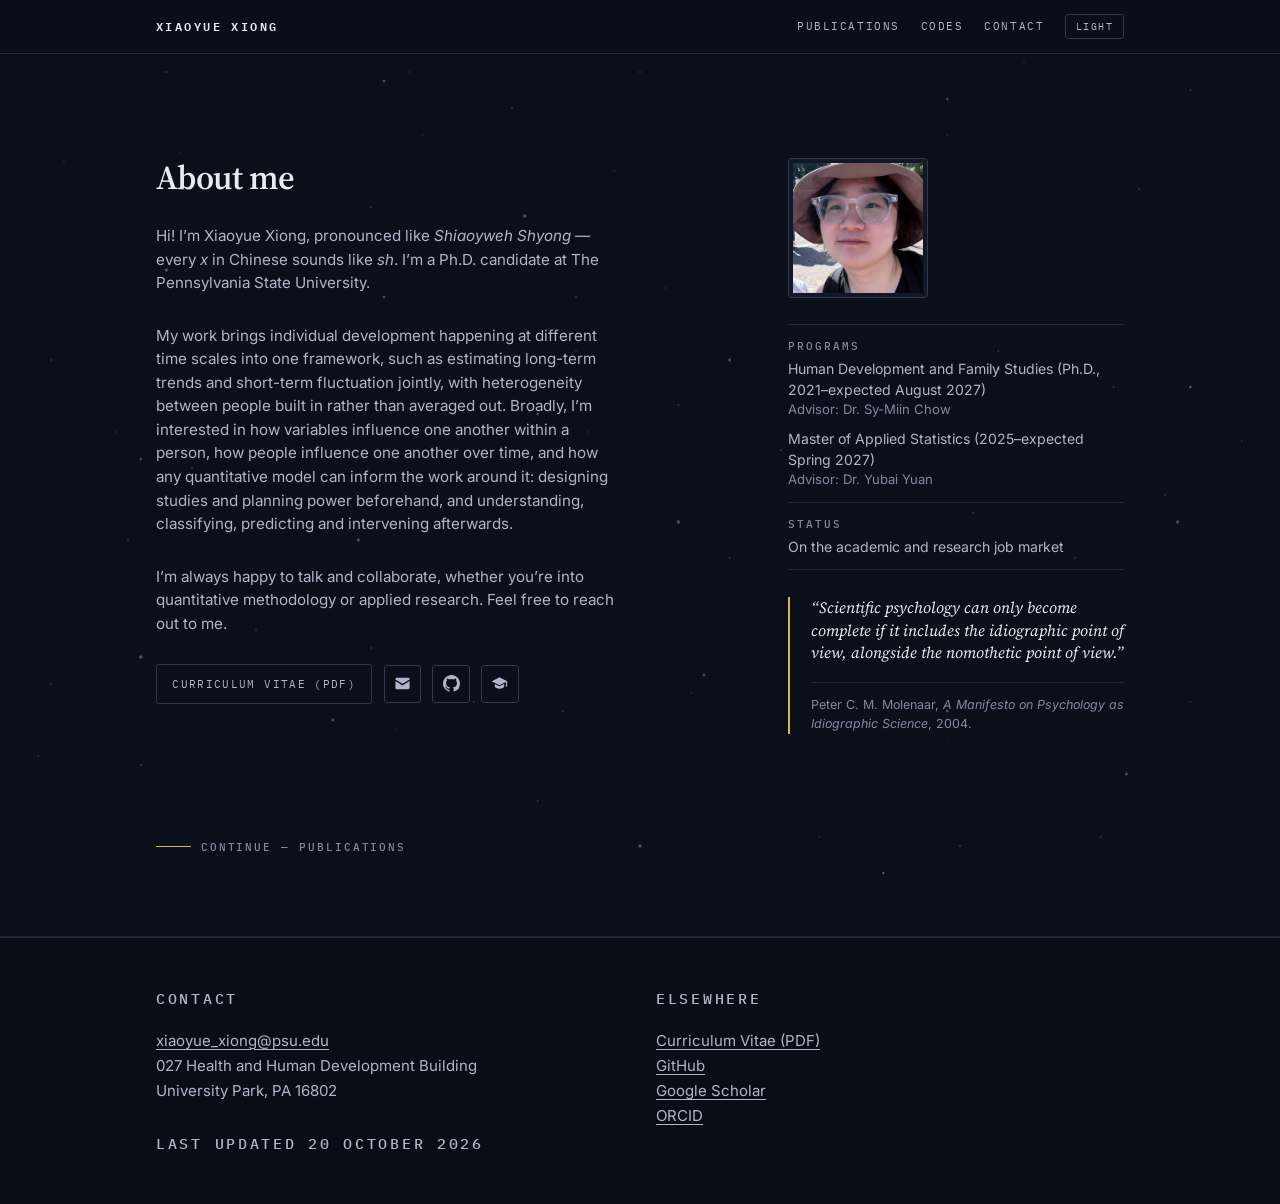
==== commit 36d13cba: "Expected date of the Master of Applied Statistics (Spring 2027), and the refreshed CV Co-Authored-By" ====
--- a/index.html
+++ b/index.html
@@ -169,7 +169,7 @@
             <dd>
               <span class="prog">Human Development and Family Studies (Ph.D., 2021–expected August 2027)</span>
               <span class="adv">Advisor: Dr. Sy-Miin Chow</span>
-              <span class="prog">Master of Applied Statistics (2025–present)</span>
+              <span class="prog">Master of Applied Statistics (2025–expected Spring 2027)</span>
               <span class="adv">Advisor: Dr. Yubai Yuan</span>
             </dd>
           </div>
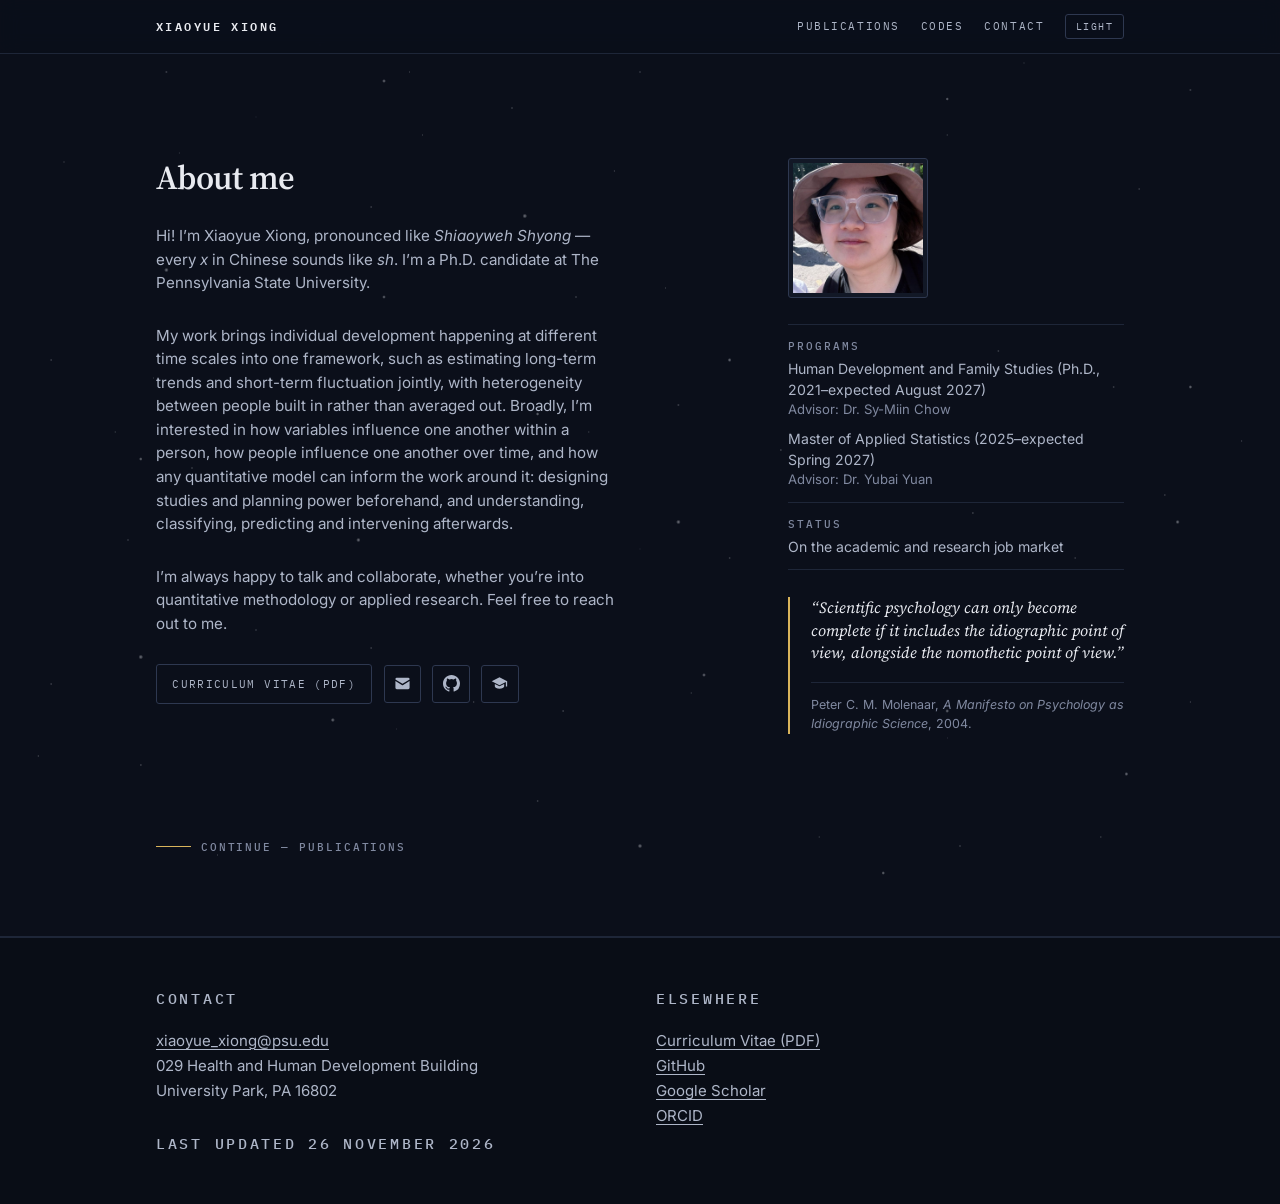
==== commit 444cb420: "Room 029 in the footer, and the refreshed CV Co-Authored-By: Claude Fable 5.2 <noreply@anthropic.com" ====
--- a/index.html
+++ b/index.html
@@ -210,10 +210,10 @@
       <p class="kicker">Contact</p>
       <p>
         <a href="mailto:xiaoyue_xiong@psu.edu">xiaoyue_xiong@psu.edu</a><br>
-        027 Health and Human Development Building<br>
+        029 Health and Human Development Building<br>
         University Park, PA 16802
       </p>
-      <p class="kicker updated">Last updated 20 October 2026</p>
+      <p class="kicker updated">Last updated 26 November 2026</p>
     </div>
     <div>
       <p class="kicker">Elsewhere</p>
